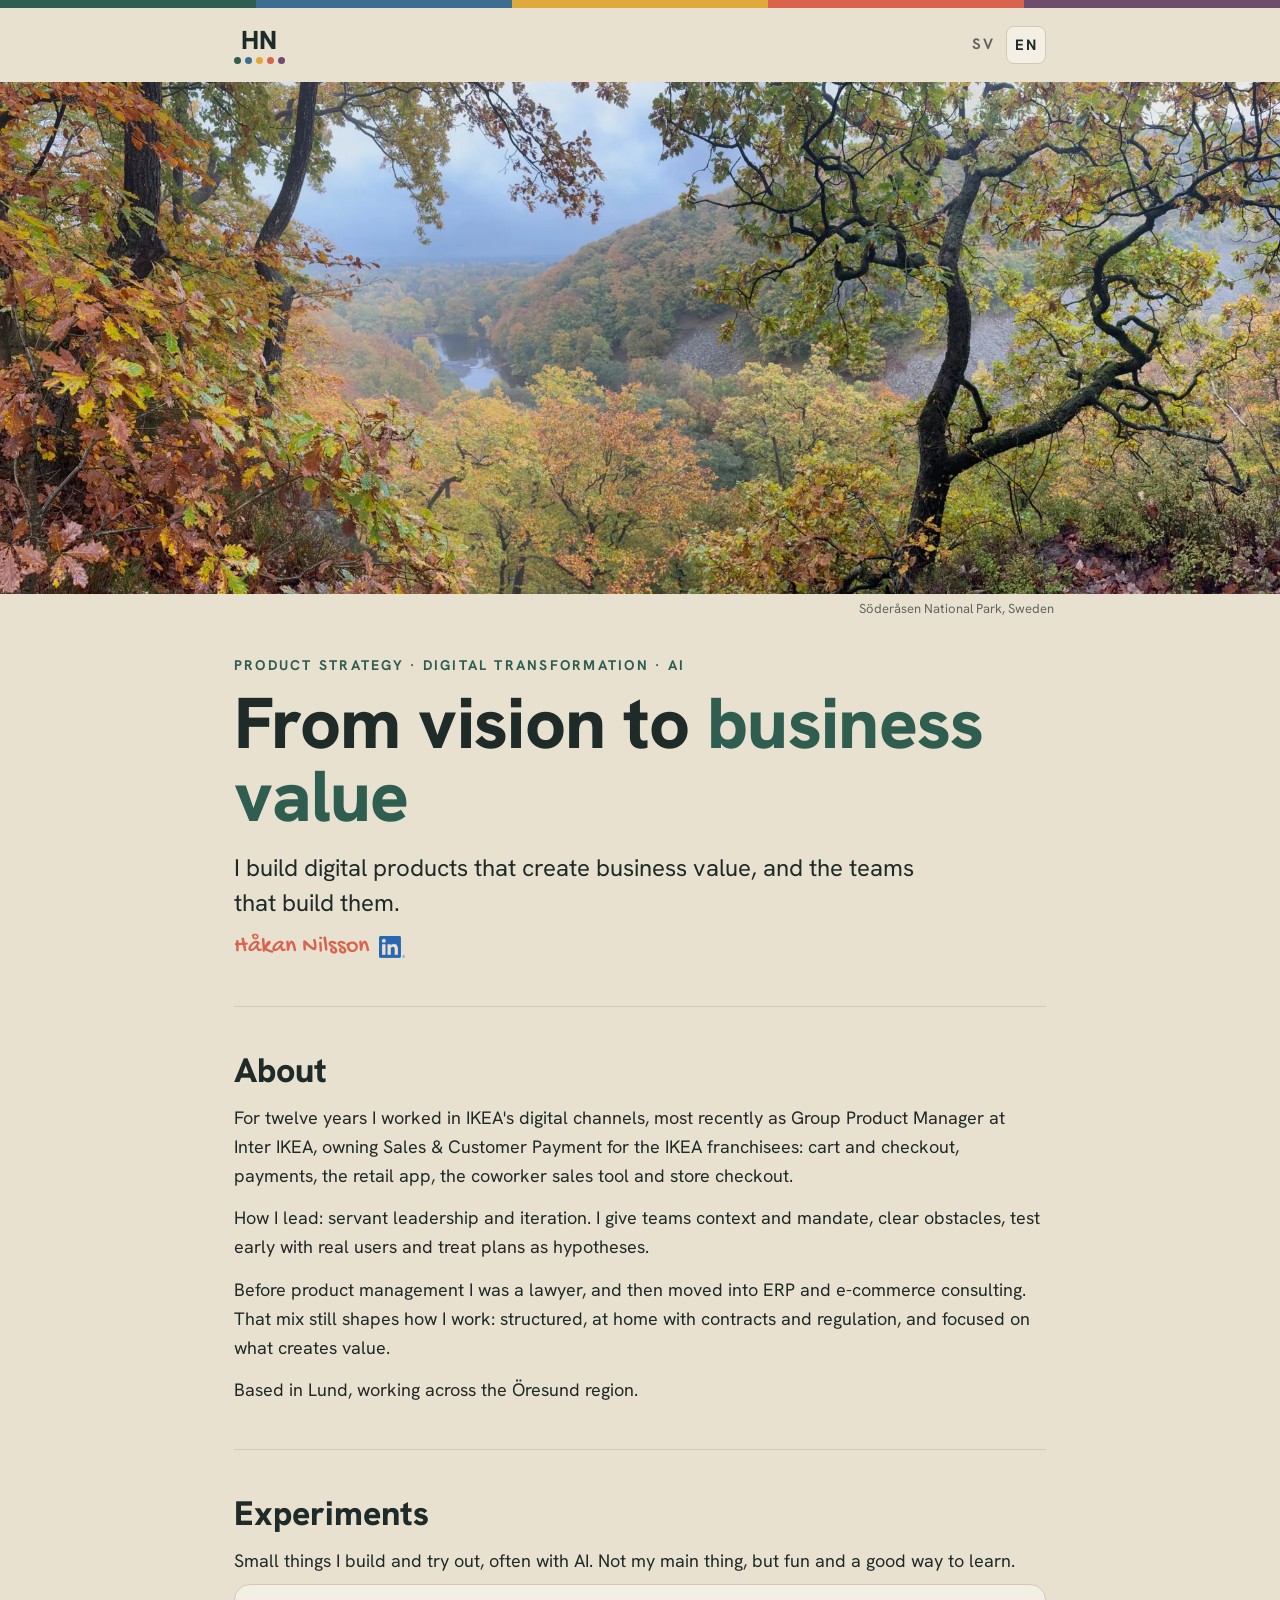
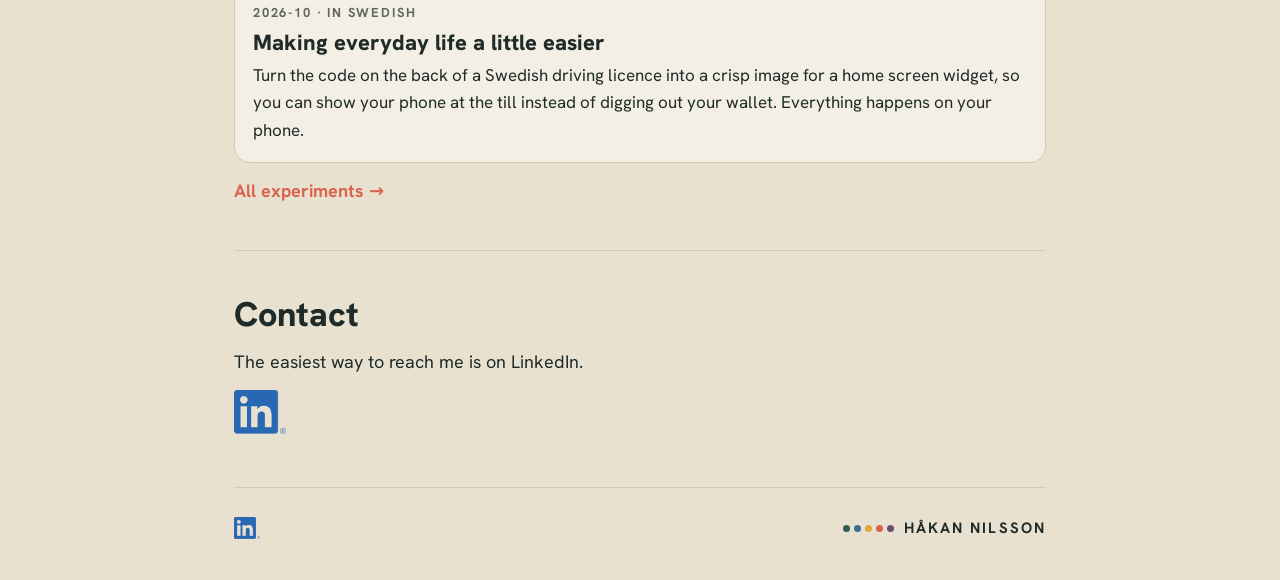
==== en/index.html @ cf19bfc4 "Webbplats v1 (ej publicerad): startsida sv/en, experiment med innehållssida och verktyg - / skickar " ====
<!doctype html>
<html lang="en">
<head>
<meta charset="utf-8">
<meta name="viewport" content="width=device-width, initial-scale=1">
<title>Håkan Nilsson · From vision to business value</title>
<meta name="description" content="Håkan Nilsson builds digital products that create business value, and the teams that build them. Product strategy, digital transformation and AI.">
<link rel="canonical" href="https://hakannilsson.com/en/">
<link rel="alternate" hreflang="sv" href="https://hakannilsson.com/sv/"><link rel="alternate" hreflang="en" href="https://hakannilsson.com/en/"><link rel="alternate" hreflang="x-default" href="https://hakannilsson.com/">
<link rel="icon" href="/favicon.ico" sizes="48x48">
<link rel="icon" href="/favicon.svg" type="image/svg+xml">
<link rel="apple-touch-icon" href="/apple-touch-icon.png">
<meta name="theme-color" content="#E9E1D0">
<meta property="og:title" content="Håkan Nilsson · From vision to business value">
<meta property="og:description" content="Håkan Nilsson builds digital products that create business value, and the teams that build them. Product strategy, digital transformation and AI.">
<meta property="og:url" content="https://hakannilsson.com/en/">
<meta property="og:locale" content="en_GB">
<link rel="preload" href="/assets/fonts/hanken-grotesk-latin-800-normal.woff2" as="font" type="font/woff2" crossorigin>
<meta property="og:image" content="https://hakannilsson.com/assets/img/intro-1200.jpg">
<link rel="stylesheet" href="/assets/site.css">
<script defer src="https://cloud.umami.is/script.js" data-website-id="d91f61fa-3d75-4a39-abb6-3322f1e78047"></script>
</head>
<body>
<div class="band"><i style="background:#2F5D50"></i><i style="background:#3C6E91"></i><i style="background:#E0A93B"></i><i style="background:#D9634C"></i><i style="background:#6E4C6B"></i></div>
<div class="wrap">
<header class="top"><a class="mono" href="/en/" aria-label="Håkan Nilsson">HN<span class="dots"><i style="background:#2F5D50"></i><i style="background:#3C6E91"></i><i style="background:#E0A93B"></i><i style="background:#D9634C"></i><i style="background:#6E4C6B"></i></span></a>
<nav class="lang" aria-label="Language"><a href="/sv/" hreflang="sv" lang="sv">SV</a><span aria-current="true">EN</span></nav></header>
<main><figure class="intro"><picture><source type="image/webp" srcset="/assets/img/intro-800.webp 800w, /assets/img/intro-1200.webp 1200w, /assets/img/intro-2000.webp 2000w" sizes="100vw"><img src="/assets/img/intro-1200.jpg" srcset="/assets/img/intro-800.jpg 800w, /assets/img/intro-1200.jpg 1200w, /assets/img/intro-2000.jpg 2000w" sizes="100vw" width="2000" height="792" alt="Autumn oak forest in Söderåsen National Park, Sweden, with a river winding through the valley below" fetchpriority="high"></picture><figcaption>Söderåsen National Park, Sweden</figcaption></figure><section class="hero"><div class="label">Product strategy · Digital transformation · AI</div>
<h1>From vision to <em>business value</em></h1>
<p class="lead">I build digital products that create business value, and the teams that build them.</p>
<p class="hand byline" style="margin-top:12px"><span>Håkan Nilsson</span><a class="li-by" href="https://www.linkedin.com/in/hakan---nilsson/" rel="me" aria-label="Håkan Nilsson on LinkedIn"><img src="/assets/img/linkedin-in.png" width="634" height="538" alt="LinkedIn"></a></p></section><section id="about"><h2>About</h2>
<p>For twelve years I worked in IKEA's digital channels, most recently as Group Product Manager at Inter IKEA, owning Sales &amp; Customer Payment for the IKEA franchisees: cart and checkout, payments, the retail app, the coworker sales tool and store checkout.</p>
<p>How I lead: servant leadership and iteration. I give teams context and mandate, clear obstacles, test early with real users and treat plans as hypotheses.</p>
<p>Before product management I was a lawyer, and then moved into ERP and e-commerce consulting. That mix still shapes how I work: structured, at home with contracts and regulation, and focused on what creates value.</p>
<p>Based in Lund, working across the Öresund region.</p></section><section id="experiments"><h2>Experiments</h2><p>Small things I build and try out, often with AI. Not my main thing, but fun and a good way to learn.</p><div class="cards"><a class="card" href="/sv/experiment/korkort/"><div class="meta">2026-10 · In Swedish</div><h3>Making everyday life a little easier</h3><p>Turn the code on the back of a Swedish driving licence into a crisp image for a home screen widget, so you can show your phone at the till instead of digging out your wallet. Everything happens on your phone.</p></a></div><a class="more" href="/en/experiments/">All experiments →</a></section><section id="contact"><h2>Contact</h2>
<p>The easiest way to reach me is on LinkedIn.</p>
<a class="li" href="https://www.linkedin.com/in/hakan---nilsson/" rel="me"><img src="/assets/img/linkedin-in.png" width="634" height="538" alt="LinkedIn"></a></section></main><footer class="bottom"><span style="display:flex;align-items:center;gap:14px"><a class="li-foot" href="https://www.linkedin.com/in/hakan---nilsson/" rel="me" aria-label="Håkan Nilsson on LinkedIn"><img src="/assets/img/linkedin-in.png" width="634" height="538" alt="LinkedIn"></a></span><span class="me"><span class="dots"><i style="background:#2F5D50"></i><i style="background:#3C6E91"></i><i style="background:#E0A93B"></i><i style="background:#D9634C"></i><i style="background:#6E4C6B"></i></span>HÅKAN NILSSON</span></footer>
</div>
</body>
</html>
---- assets/site.css ----
@font-face{font-family:Sans;font-weight:400;font-display:swap;src:url(/assets/fonts/hanken-grotesk-latin-400-normal.woff2) format("woff2")}
@font-face{font-family:Sans;font-weight:700;font-display:swap;src:url(/assets/fonts/hanken-grotesk-latin-700-normal.woff2) format("woff2")}
@font-face{font-family:Sans;font-weight:800;font-display:swap;src:url(/assets/fonts/hanken-grotesk-latin-800-normal.woff2) format("woff2")}
@font-face{font-family:Hand;font-display:swap;src:url(/assets/fonts/gochi-hand-latin-400-normal.woff2) format("woff2")}
:root{--bg:#E9E1D0;--card:#F4EFE4;--ink:#1E2B28;--mute:#5F665F;--line:#D3C9B4;--green:#2F5D50;--blue:#3C6E91;--ochre:#B7861E;--coral:#D9634C;--plum:#6E4C6B}
@media (prefers-color-scheme:dark){:root:not([data-theme="light"]){--bg:#1A2321;--card:#22302C;--ink:#EDE7DA;--mute:#A9B0A9;--line:#3A4945;--green:#6FA894;--blue:#7FB0D4;--ochre:#E0A93B;--coral:#E57A64;--plum:#B48DB0}}
:root[data-theme="dark"]{--bg:#1A2321;--card:#22302C;--ink:#EDE7DA;--mute:#A9B0A9;--line:#3A4945;--green:#6FA894;--blue:#7FB0D4;--ochre:#E0A93B;--coral:#E57A64;--plum:#B48DB0}
*{box-sizing:border-box;margin:0;padding:0}
body{background:var(--bg);color:var(--ink);font-family:Sans,system-ui,sans-serif;font-size:18px;line-height:1.6;-webkit-text-size-adjust:100%}
a{color:inherit}
.band{display:flex;height:8px}.band i{flex:1}
.wrap{max-width:860px;margin:0 auto;padding:0 16px}
@media (min-width:700px){.wrap{padding:0 24px}}
header.top{display:flex;justify-content:space-between;align-items:center;padding:18px 0}
.mono{display:inline-flex;flex-direction:column;align-items:center;gap:4px;text-decoration:none;font-weight:800;font-size:26px;letter-spacing:.02em;line-height:1}
.dots{display:flex;gap:4px}.dots i{width:7px;height:7px;border-radius:50%}
nav.lang{display:flex;gap:4px;font-weight:700;font-size:15px;letter-spacing:.1em}
nav.lang a,nav.lang span{padding:6px 8px;border-radius:8px;text-decoration:none}
nav.lang span{background:var(--card);border:1px solid var(--line)}
nav.lang a{color:var(--mute)}
.label{font-weight:700;font-size:14px;letter-spacing:.16em;text-transform:uppercase;color:var(--green)}
h1{font-weight:800;font-size:clamp(40px,10vw,72px);line-height:1.02;letter-spacing:-.01em;margin:10px 0 18px}
h1 em{font-style:normal;color:var(--green)}
h2{font-weight:800;font-size:clamp(26px,6vw,34px);line-height:1.15;margin:0 0 14px}
.lead{font-size:clamp(20px,4.6vw,24px);line-height:1.45;max-width:30em}
.hand{font-family:Hand,cursive;color:var(--coral);font-size:24px;line-height:1.2}
section{padding:44px 0;border-top:1px solid var(--line)}
section.hero{border-top:0;padding-top:28px}
p+p{margin-top:14px}
.topics{display:grid;grid-template-columns:1fr;gap:12px;margin-top:8px}
@media (min-width:640px){.topics{grid-template-columns:1fr 1fr}}
.topic{background:var(--card);border:1px solid var(--line);border-radius:14px;padding:14px 16px;border-left:6px solid var(--c)}
.topic b{display:block;font-size:13px;letter-spacing:.14em;text-transform:uppercase;color:var(--c)}
.topic span{display:block;font-weight:800;font-size:19px;margin-top:2px}
.topic small{display:block;color:var(--mute);font-size:15px;margin-top:2px}
.cards{display:grid;gap:14px;margin-top:8px}
.card{display:block;background:var(--card);border:1px solid var(--line);border-radius:16px;padding:18px;text-decoration:none}
.card:hover{border-color:var(--mute)}
.card .meta{font-size:13px;letter-spacing:.14em;text-transform:uppercase;color:var(--mute);font-weight:700}
.card h3{font-weight:800;font-size:22px;line-height:1.2;margin:6px 0 6px}
.card p{color:var(--ink);font-size:17px}
.card .go{display:inline-block;margin-top:10px;font-weight:700;color:var(--coral)}
.btn{display:inline-flex;align-items:center;min-height:48px;padding:0 20px;border-radius:14px;background:var(--green);color:#fff;font-weight:700;text-decoration:none;margin-top:14px}
:root[data-theme="dark"] .btn{color:#10201B}
@media (prefers-color-scheme:dark){:root:not([data-theme="light"]) .btn{color:#10201B}}
.more{display:inline-block;margin-top:14px;font-weight:700;color:var(--coral);text-decoration:none}
footer.bottom{display:flex;justify-content:space-between;align-items:center;flex-wrap:wrap;gap:10px;padding:28px 0 40px;border-top:1px solid var(--line);font-size:15px;color:var(--mute)}
footer.bottom .me{display:flex;align-items:center;gap:10px;font-weight:700;letter-spacing:.14em;color:var(--ink)}
.crumbs{font-size:15px;color:var(--mute)}.crumbs a{color:var(--mute)}
.article{max-width:680px}
.expimg{margin-top:28px;max-width:680px}
.expimg img{width:100%;height:auto;display:block;border-radius:14px}
.expimg figcaption{font-size:14px;color:var(--mute);margin-top:8px}
.article h3{font-weight:800;font-size:22px;line-height:1.25;margin:30px 0 8px}
.article h3:first-child{margin-top:0}
.article p{margin-top:10px}
.byline{display:flex;align-items:center;gap:10px}
.li-by img{height:22px;width:auto;display:block}
@media (prefers-color-scheme:dark){:root:not([data-theme="light"]) .li-by img{background:#fff;padding:3px;border-radius:5px}}
:root[data-theme="dark"] .li-by img{background:#fff;padding:3px;border-radius:5px}
.li{display:inline-flex;align-items:center;gap:14px;margin-top:14px;text-decoration:none}
.li img{height:44px;width:auto;display:block}
.li-foot img{height:22px;width:auto;display:block}
@media (prefers-color-scheme:dark){:root:not([data-theme="light"]) .li img,:root:not([data-theme="light"]) .li-foot img{background:#fff;padding:4px;border-radius:6px}}
:root[data-theme="dark"] .li img,:root[data-theme="dark"] .li-foot img{background:#fff;padding:4px;border-radius:6px}
.intro{width:100vw;margin-left:calc(50% - 50vw);margin-bottom:8px;line-height:0}
.intro figcaption{line-height:1.4;font-size:13px;color:var(--mute);text-align:right;padding:6px 16px 0;max-width:860px;margin:0 auto}
.intro img{width:100%;height:clamp(240px,40vw,620px);object-fit:cover;object-position:50% 45%;display:block}
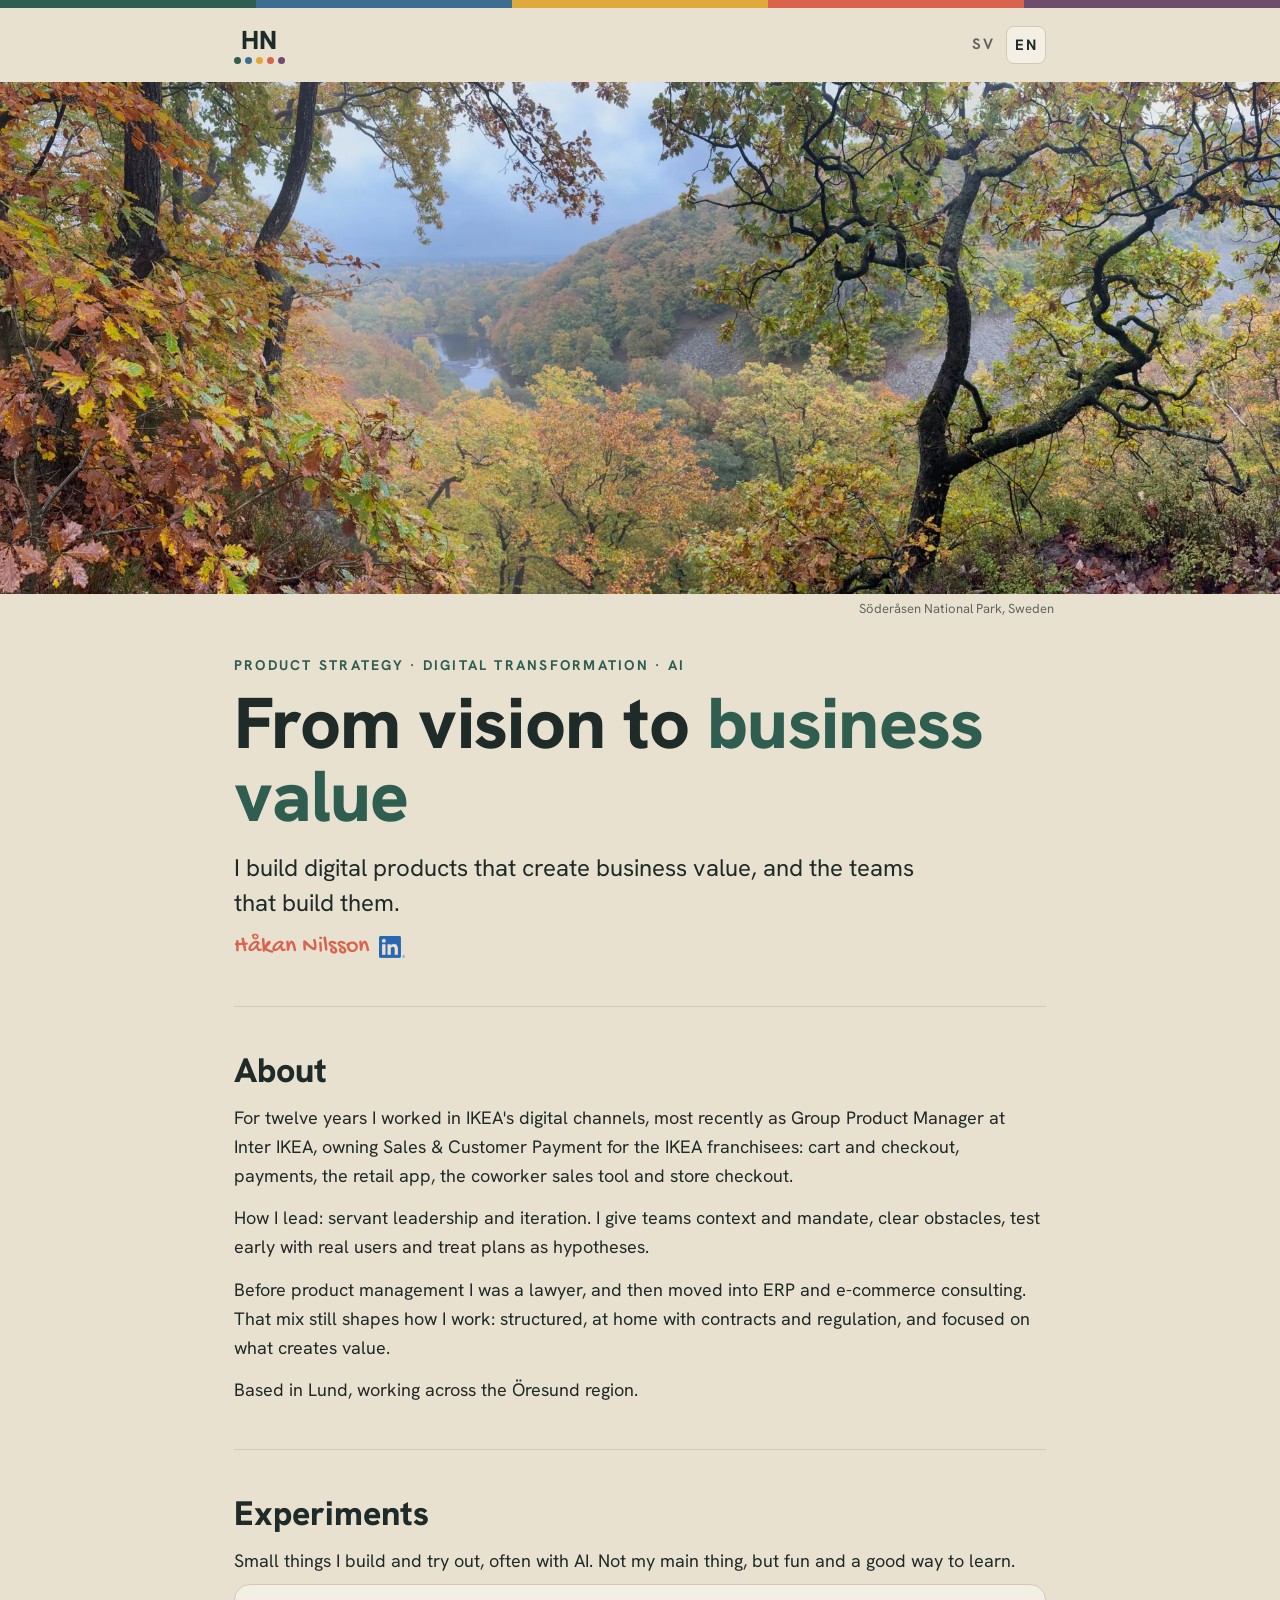
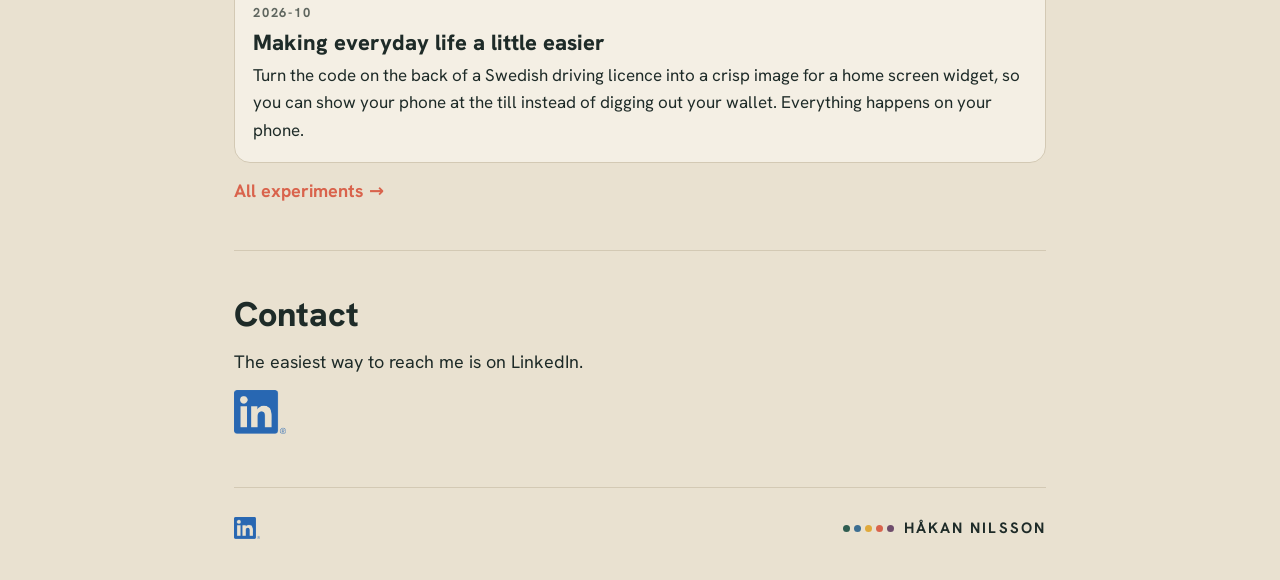
==== commit a1434fa8: "Engelsk experimentsida för E001 (/en/experiments/korkort/) med engelsk bild; språkväxling och hrefla" ====
--- a/en/index.html
+++ b/en/index.html
@@ -32,9 +32,9 @@
 <p>For twelve years I worked in IKEA's digital channels, most recently as Group Product Manager at Inter IKEA, owning Sales &amp; Customer Payment for the IKEA franchisees: cart and checkout, payments, the retail app, the coworker sales tool and store checkout.</p>
 <p>How I lead: servant leadership and iteration. I give teams context and mandate, clear obstacles, test early with real users and treat plans as hypotheses.</p>
 <p>Before product management I was a lawyer, and then moved into ERP and e-commerce consulting. That mix still shapes how I work: structured, at home with contracts and regulation, and focused on what creates value.</p>
-<p>Based in Lund, working across the Öresund region.</p></section><section id="experiments"><h2>Experiments</h2><p>Small things I build and try out, often with AI. Not my main thing, but fun and a good way to learn.</p><div class="cards"><a class="card" href="/sv/experiment/korkort/"><div class="meta">2026-10 · In Swedish</div><h3>Making everyday life a little easier</h3><p>Turn the code on the back of a Swedish driving licence into a crisp image for a home screen widget, so you can show your phone at the till instead of digging out your wallet. Everything happens on your phone.</p></a></div><a class="more" href="/en/experiments/">All experiments →</a></section><section id="contact"><h2>Contact</h2>
+<p>Based in Lund, working across the Öresund region.</p></section><section id="experiments"><h2>Experiments</h2><p>Small things I build and try out, often with AI. Not my main thing, but fun and a good way to learn.</p><div class="cards"><a class="card" href="/en/experiments/korkort/"><div class="meta">2026-10</div><h3>Making everyday life a little easier</h3><p>Turn the code on the back of a Swedish driving licence into a crisp image for a home screen widget, so you can show your phone at the till instead of digging out your wallet. Everything happens on your phone.</p></a></div><a class="more" href="/en/experiments/">All experiments →</a></section><section id="contact"><h2>Contact</h2>
 <p>The easiest way to reach me is on LinkedIn.</p>
-<a class="li" href="https://www.linkedin.com/in/hakan---nilsson/" rel="me"><img src="/assets/img/linkedin-in.png" width="634" height="538" alt="LinkedIn"></a></section></main><footer class="bottom"><span style="display:flex;align-items:center;gap:14px"><a class="li-foot" href="https://www.linkedin.com/in/hakan---nilsson/" rel="me" aria-label="Håkan Nilsson on LinkedIn"><img src="/assets/img/linkedin-in.png" width="634" height="538" alt="LinkedIn"></a></span><span class="me"><span class="dots"><i style="background:#2F5D50"></i><i style="background:#3C6E91"></i><i style="background:#E0A93B"></i><i style="background:#D9634C"></i><i style="background:#6E4C6B"></i></span>HÅKAN NILSSON</span></footer>
+<a class="li" href="https://www.linkedin.com/in/hakan---nilsson/" rel="me"><img src="/assets/img/linkedin-in.png" width="634" height="538" alt="LinkedIn"></a></section></main><footer class="bottom"><span style="display:flex;align-items:center;gap:14px"><a class="li-foot" href="https://www.linkedin.com/in/hakan---nilsson/" rel="me" aria-label="Håkan Nilsson on LinkedIn"><img src="/assets/img/linkedin-in.png" width="634" height="538" alt="LinkedIn"></a></span><a class="me" href="/en/" style="text-decoration:none"><span class="dots"><i style="background:#2F5D50"></i><i style="background:#3C6E91"></i><i style="background:#E0A93B"></i><i style="background:#D9634C"></i><i style="background:#6E4C6B"></i></span>HÅKAN NILSSON</a></footer>
 </div>
 </body>
 </html>
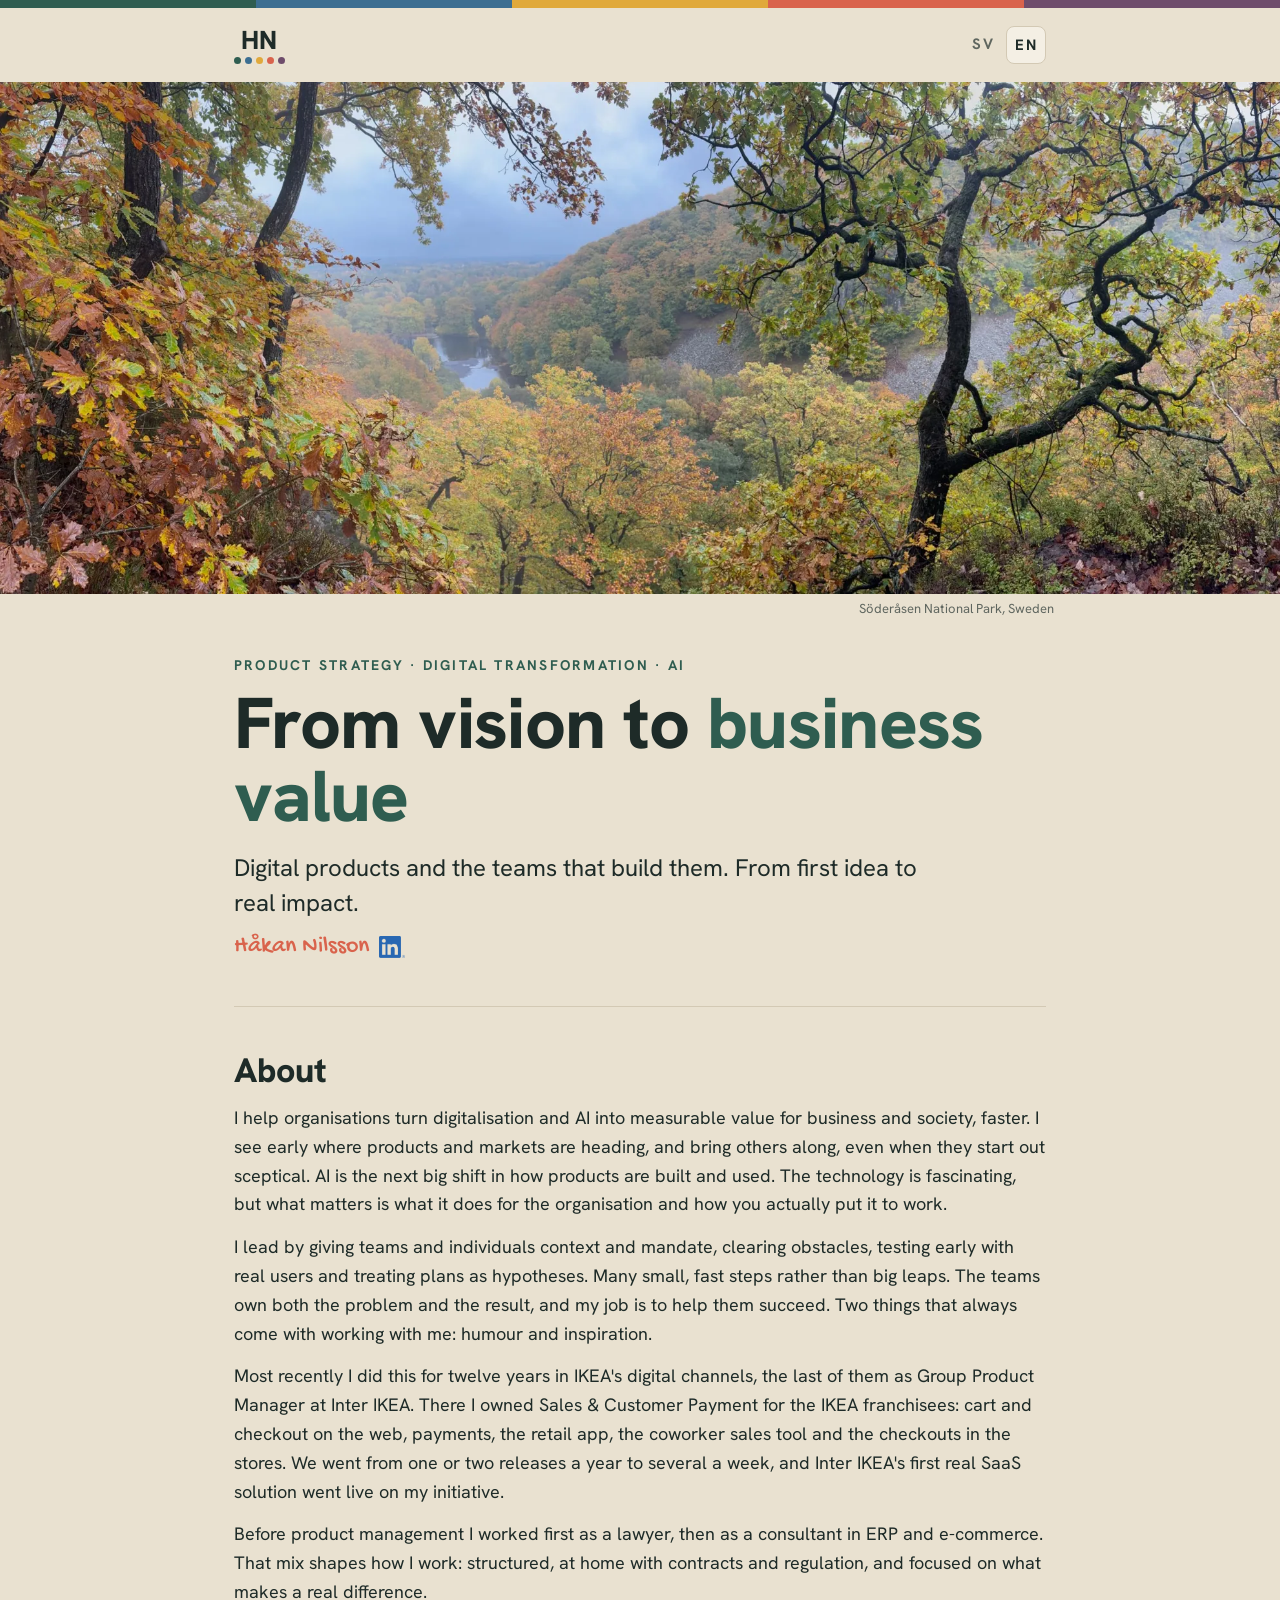
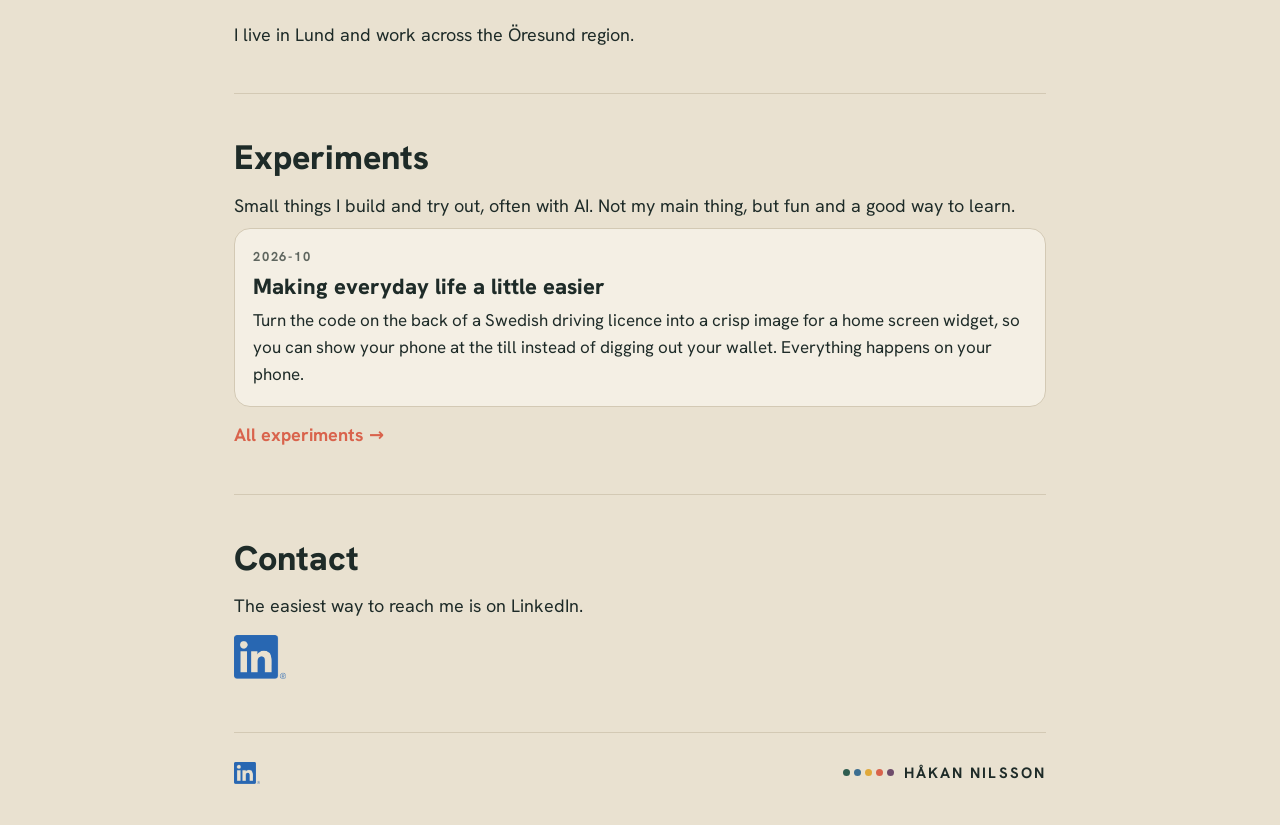
==== commit b4d5e491: "Startsidan en: ny ingress och About, i linje med svenska Co-Authored-By: Claude Opus 5.5 <noreply@an" ====
--- a/en/index.html
+++ b/en/index.html
@@ -27,12 +27,13 @@
 <nav class="lang" aria-label="Language"><a href="/sv/" hreflang="sv" lang="sv">SV</a><span aria-current="true">EN</span></nav></header>
 <main><figure class="intro"><picture><source type="image/webp" srcset="/assets/img/intro-800.webp 800w, /assets/img/intro-1200.webp 1200w, /assets/img/intro-2000.webp 2000w" sizes="100vw"><img src="/assets/img/intro-1200.jpg" srcset="/assets/img/intro-800.jpg 800w, /assets/img/intro-1200.jpg 1200w, /assets/img/intro-2000.jpg 2000w" sizes="100vw" width="2000" height="792" alt="Autumn oak forest in Söderåsen National Park, Sweden, with a river winding through the valley below" fetchpriority="high"></picture><figcaption>Söderåsen National Park, Sweden</figcaption></figure><section class="hero"><div class="label">Product strategy · Digital transformation · AI</div>
 <h1>From vision to <em>business value</em></h1>
-<p class="lead">I build digital products that create business value, and the teams that build them.</p>
+<p class="lead">Digital products and the teams that build them. From first idea to real impact.</p>
 <p class="hand byline" style="margin-top:12px"><span>Håkan Nilsson</span><a class="li-by" href="https://www.linkedin.com/in/hakan---nilsson/" rel="me" aria-label="Håkan Nilsson on LinkedIn"><img src="/assets/img/linkedin-in.png" width="634" height="538" alt="LinkedIn"></a></p></section><section id="about"><h2>About</h2>
-<p>For twelve years I worked in IKEA's digital channels, most recently as Group Product Manager at Inter IKEA, owning Sales &amp; Customer Payment for the IKEA franchisees: cart and checkout, payments, the retail app, the coworker sales tool and store checkout.</p>
-<p>How I lead: servant leadership and iteration. I give teams context and mandate, clear obstacles, test early with real users and treat plans as hypotheses.</p>
-<p>Before product management I was a lawyer, and then moved into ERP and e-commerce consulting. That mix still shapes how I work: structured, at home with contracts and regulation, and focused on what creates value.</p>
-<p>Based in Lund, working across the Öresund region.</p></section><section id="experiments"><h2>Experiments</h2><p>Small things I build and try out, often with AI. Not my main thing, but fun and a good way to learn.</p><div class="cards"><a class="card" href="/en/experiments/korkort/"><div class="meta">2026-10</div><h3>Making everyday life a little easier</h3><p>Turn the code on the back of a Swedish driving licence into a crisp image for a home screen widget, so you can show your phone at the till instead of digging out your wallet. Everything happens on your phone.</p></a></div><a class="more" href="/en/experiments/">All experiments →</a></section><section id="contact"><h2>Contact</h2>
+<p>I help organisations turn digitalisation and AI into measurable value for business and society, faster. I see early where products and markets are heading, and bring others along, even when they start out sceptical. AI is the next big shift in how products are built and used. The technology is fascinating, but what matters is what it does for the organisation and how you actually put it to work.</p>
+<p>I lead by giving teams and individuals context and mandate, clearing obstacles, testing early with real users and treating plans as hypotheses. Many small, fast steps rather than big leaps. The teams own both the problem and the result, and my job is to help them succeed. Two things that always come with working with me: humour and inspiration.</p>
+<p>Most recently I did this for twelve years in IKEA's digital channels, the last of them as Group Product Manager at Inter IKEA. There I owned Sales &amp; Customer Payment for the IKEA franchisees: cart and checkout on the web, payments, the retail app, the coworker sales tool and the checkouts in the stores. We went from one or two releases a year to several a week, and Inter IKEA's first real SaaS solution went live on my initiative.</p>
+<p>Before product management I worked first as a lawyer, then as a consultant in ERP and e-commerce. That mix shapes how I work: structured, at home with contracts and regulation, and focused on what makes a real difference.</p>
+<p>I live in Lund and work across the Öresund region.</p></section><section id="experiments"><h2>Experiments</h2><p>Small things I build and try out, often with AI. Not my main thing, but fun and a good way to learn.</p><div class="cards"><a class="card" href="/en/experiments/korkort/"><div class="meta">2026-10</div><h3>Making everyday life a little easier</h3><p>Turn the code on the back of a Swedish driving licence into a crisp image for a home screen widget, so you can show your phone at the till instead of digging out your wallet. Everything happens on your phone.</p></a></div><a class="more" href="/en/experiments/">All experiments →</a></section><section id="contact"><h2>Contact</h2>
 <p>The easiest way to reach me is on LinkedIn.</p>
 <a class="li" href="https://www.linkedin.com/in/hakan---nilsson/" rel="me"><img src="/assets/img/linkedin-in.png" width="634" height="538" alt="LinkedIn"></a></section></main><footer class="bottom"><span style="display:flex;align-items:center;gap:14px"><a class="li-foot" href="https://www.linkedin.com/in/hakan---nilsson/" rel="me" aria-label="Håkan Nilsson on LinkedIn"><img src="/assets/img/linkedin-in.png" width="634" height="538" alt="LinkedIn"></a></span><a class="me" href="/en/" style="text-decoration:none"><span class="dots"><i style="background:#2F5D50"></i><i style="background:#3C6E91"></i><i style="background:#E0A93B"></i><i style="background:#D9634C"></i><i style="background:#6E4C6B"></i></span>HÅKAN NILSSON</a></footer>
 </div>
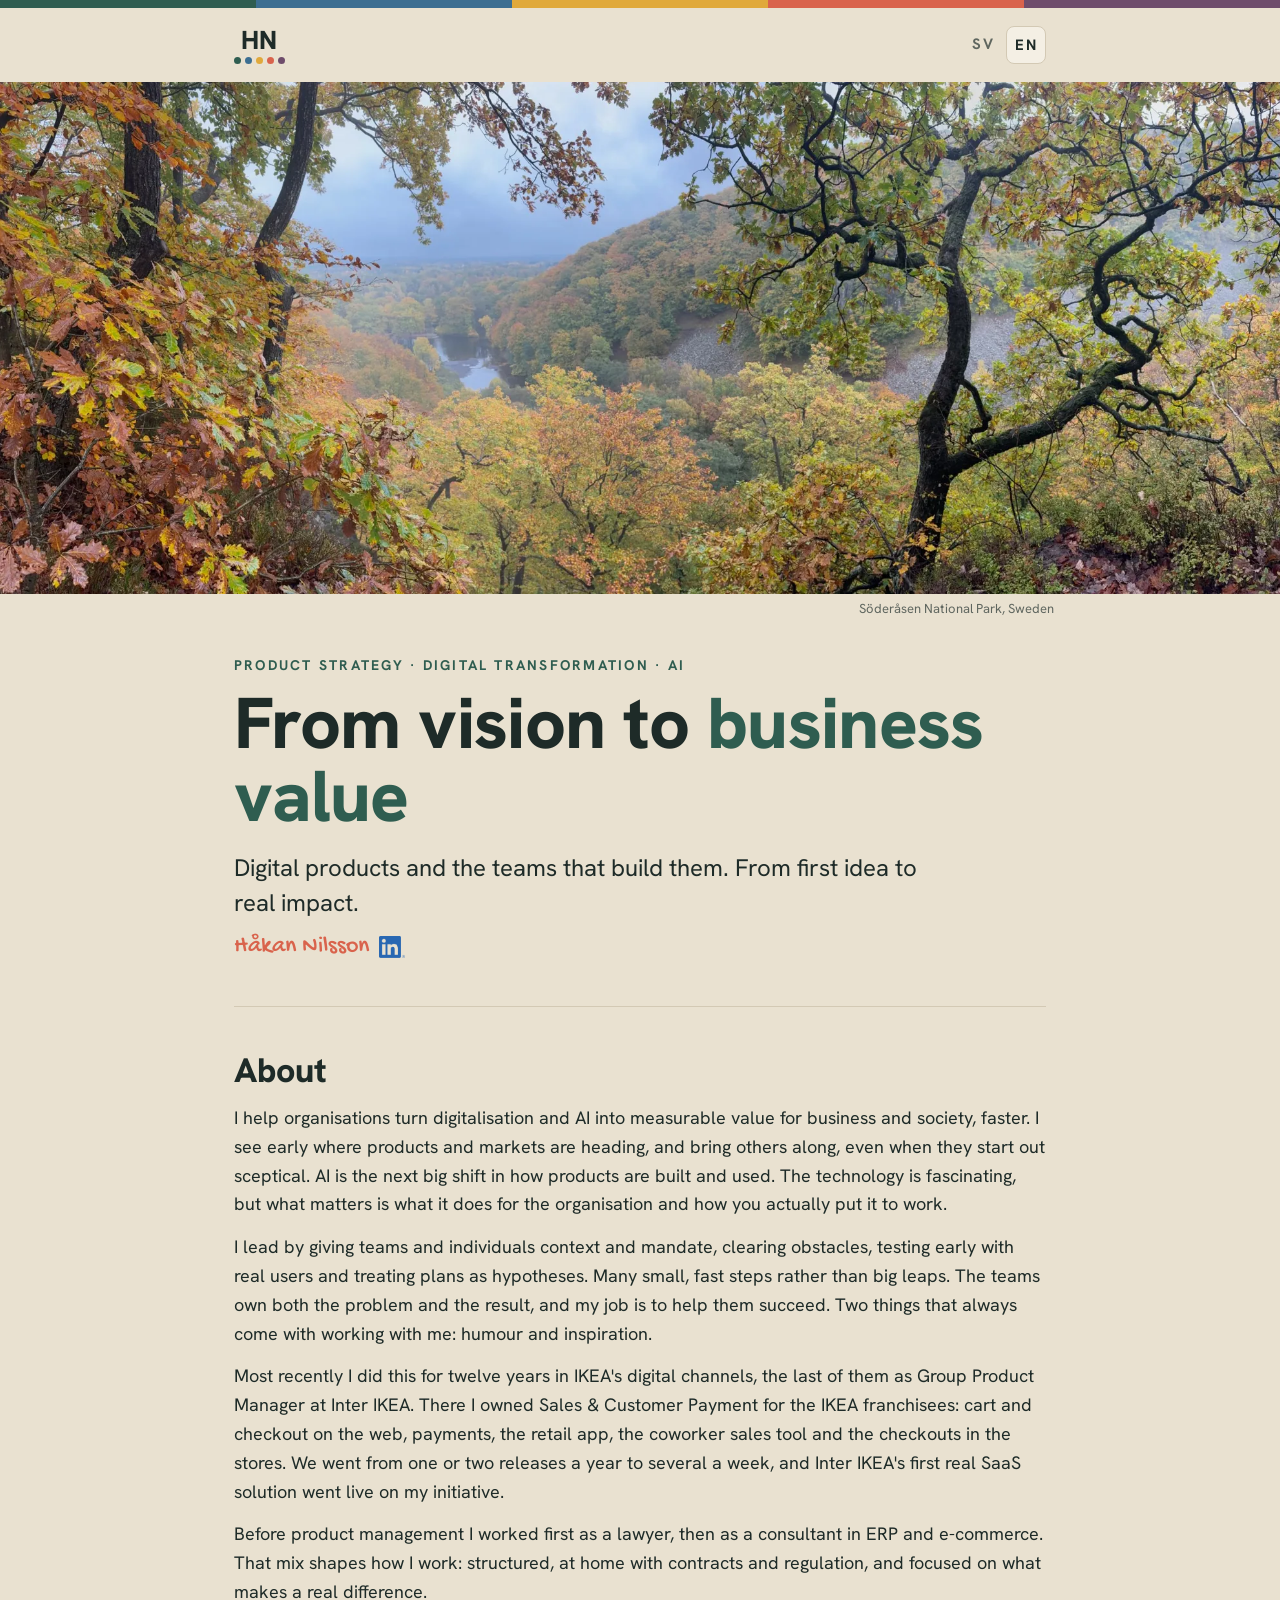
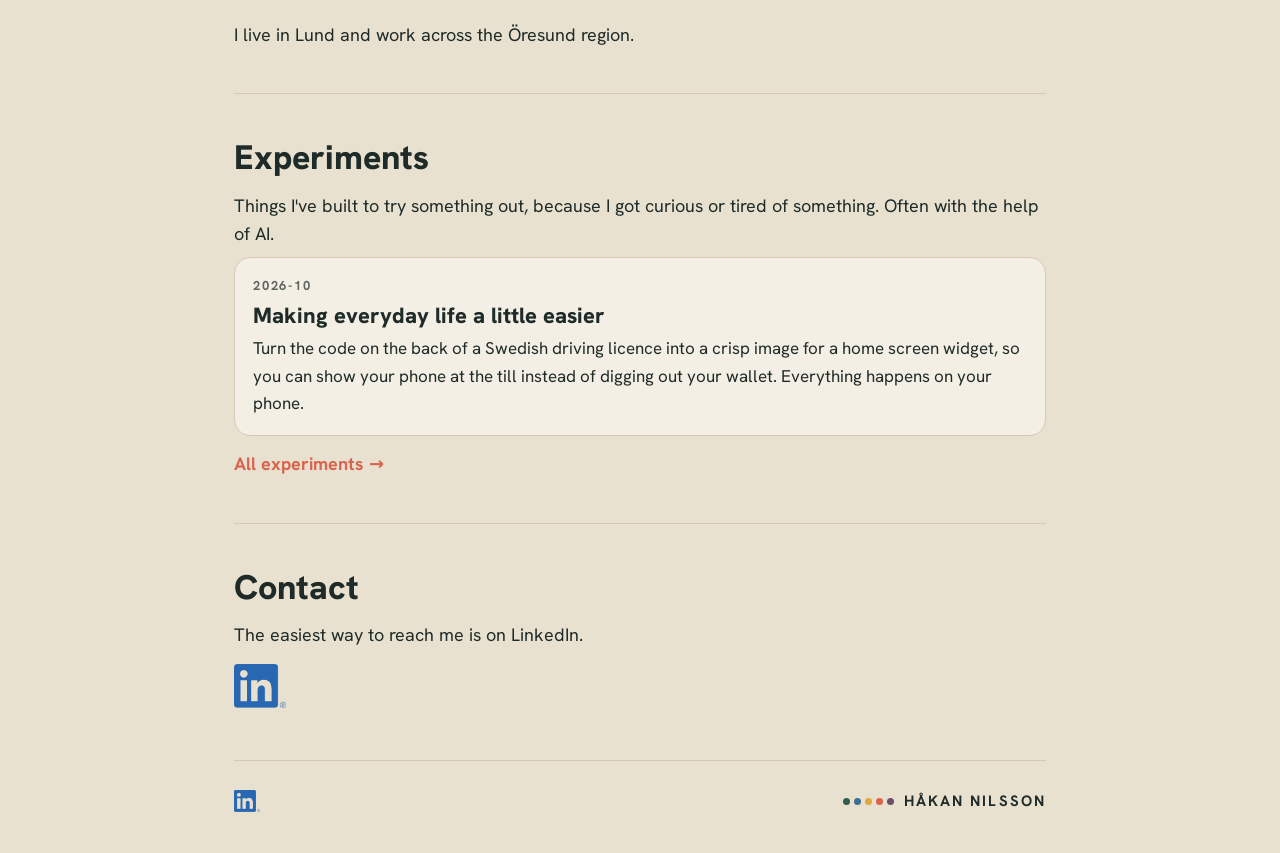
==== commit 62ecabdf: "Experimentmeningen: lite på test, nyfiken eller trött på något (sv och en) Co-Authored-By: Claude Op" ====
--- a/en/index.html
+++ b/en/index.html
@@ -33,7 +33,7 @@
 <p>I lead by giving teams and individuals context and mandate, clearing obstacles, testing early with real users and treating plans as hypotheses. Many small, fast steps rather than big leaps. The teams own both the problem and the result, and my job is to help them succeed. Two things that always come with working with me: humour and inspiration.</p>
 <p>Most recently I did this for twelve years in IKEA's digital channels, the last of them as Group Product Manager at Inter IKEA. There I owned Sales &amp; Customer Payment for the IKEA franchisees: cart and checkout on the web, payments, the retail app, the coworker sales tool and the checkouts in the stores. We went from one or two releases a year to several a week, and Inter IKEA's first real SaaS solution went live on my initiative.</p>
 <p>Before product management I worked first as a lawyer, then as a consultant in ERP and e-commerce. That mix shapes how I work: structured, at home with contracts and regulation, and focused on what makes a real difference.</p>
-<p>I live in Lund and work across the Öresund region.</p></section><section id="experiments"><h2>Experiments</h2><p>Small things I build and try out, often with AI. Not my main thing, but fun and a good way to learn.</p><div class="cards"><a class="card" href="/en/experiments/korkort/"><div class="meta">2026-10</div><h3>Making everyday life a little easier</h3><p>Turn the code on the back of a Swedish driving licence into a crisp image for a home screen widget, so you can show your phone at the till instead of digging out your wallet. Everything happens on your phone.</p></a></div><a class="more" href="/en/experiments/">All experiments →</a></section><section id="contact"><h2>Contact</h2>
+<p>I live in Lund and work across the Öresund region.</p></section><section id="experiments"><h2>Experiments</h2><p>Things I've built to try something out, because I got curious or tired of something. Often with the help of AI.</p><div class="cards"><a class="card" href="/en/experiments/korkort/"><div class="meta">2026-10</div><h3>Making everyday life a little easier</h3><p>Turn the code on the back of a Swedish driving licence into a crisp image for a home screen widget, so you can show your phone at the till instead of digging out your wallet. Everything happens on your phone.</p></a></div><a class="more" href="/en/experiments/">All experiments →</a></section><section id="contact"><h2>Contact</h2>
 <p>The easiest way to reach me is on LinkedIn.</p>
 <a class="li" href="https://www.linkedin.com/in/hakan---nilsson/" rel="me"><img src="/assets/img/linkedin-in.png" width="634" height="538" alt="LinkedIn"></a></section></main><footer class="bottom"><span style="display:flex;align-items:center;gap:14px"><a class="li-foot" href="https://www.linkedin.com/in/hakan---nilsson/" rel="me" aria-label="Håkan Nilsson on LinkedIn"><img src="/assets/img/linkedin-in.png" width="634" height="538" alt="LinkedIn"></a></span><a class="me" href="/en/" style="text-decoration:none"><span class="dots"><i style="background:#2F5D50"></i><i style="background:#3C6E91"></i><i style="background:#E0A93B"></i><i style="background:#D9634C"></i><i style="background:#6E4C6B"></i></span>HÅKAN NILSSON</a></footer>
 </div>
